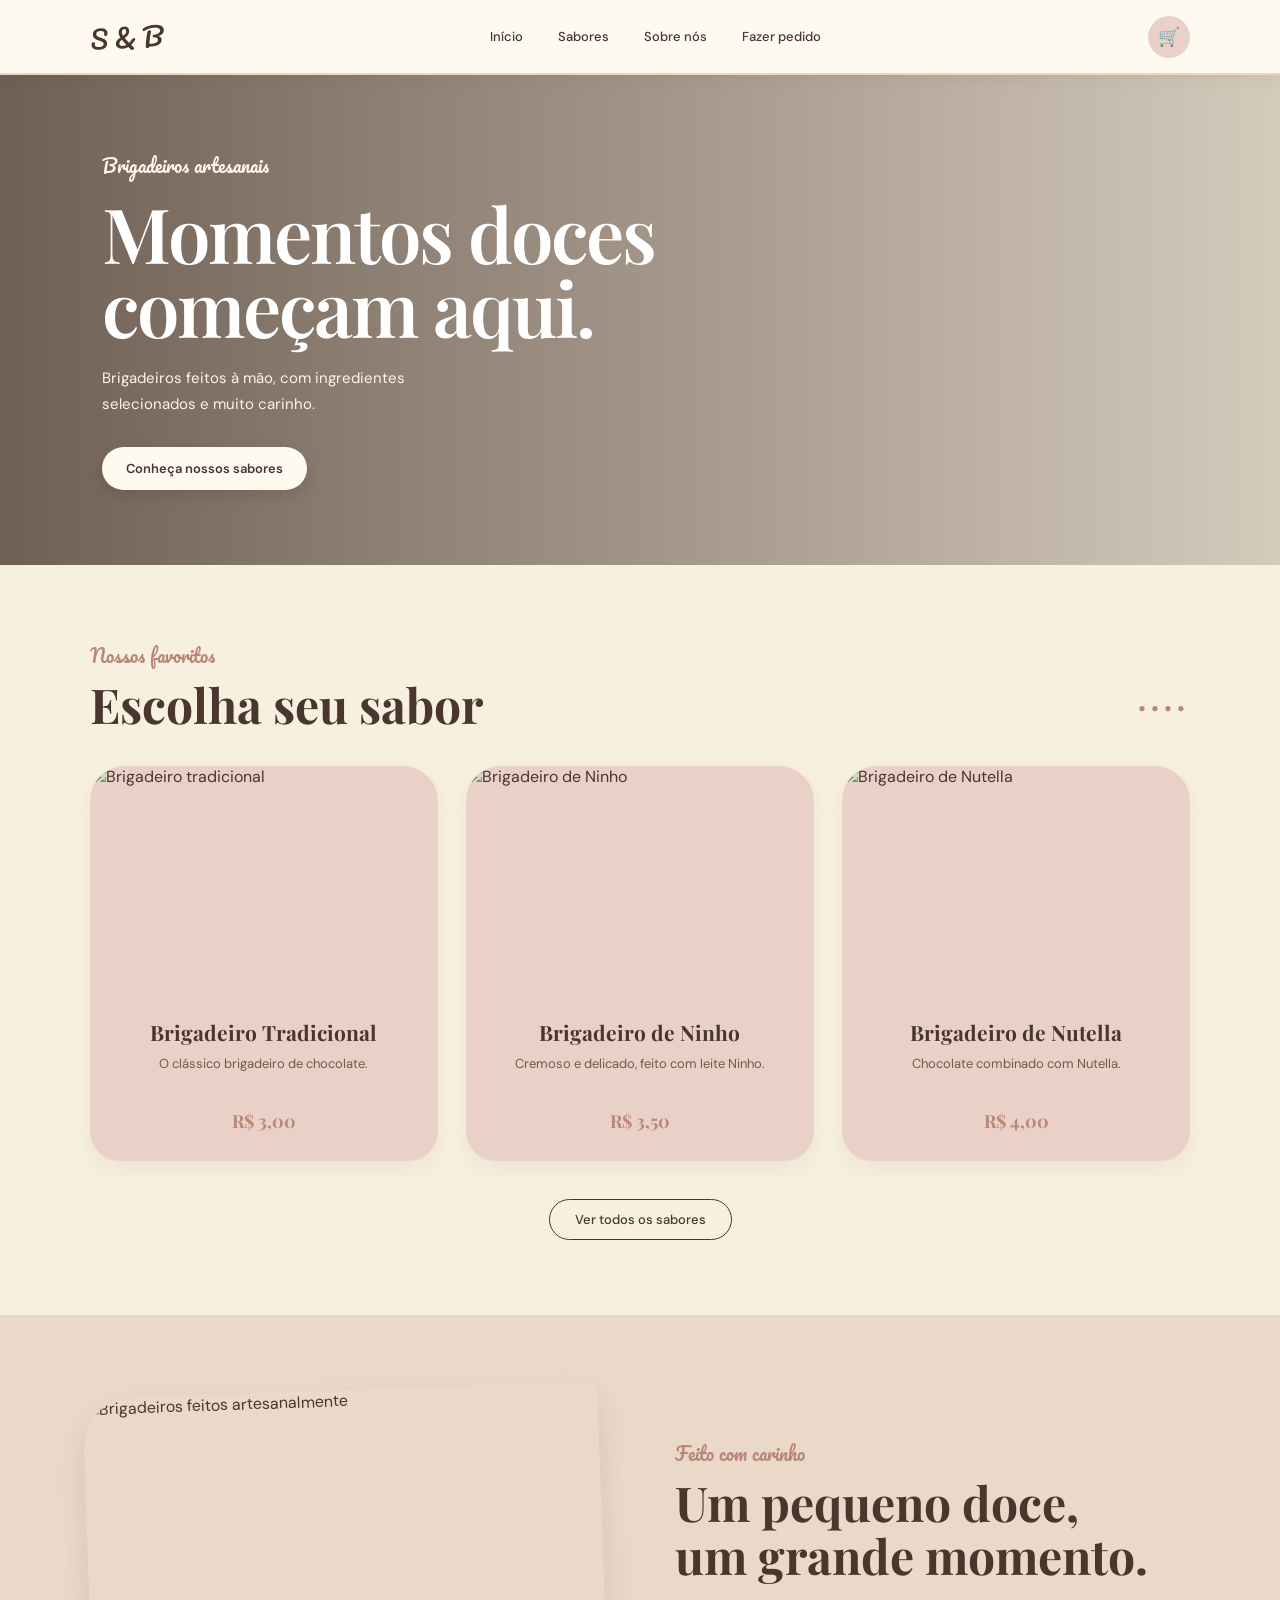
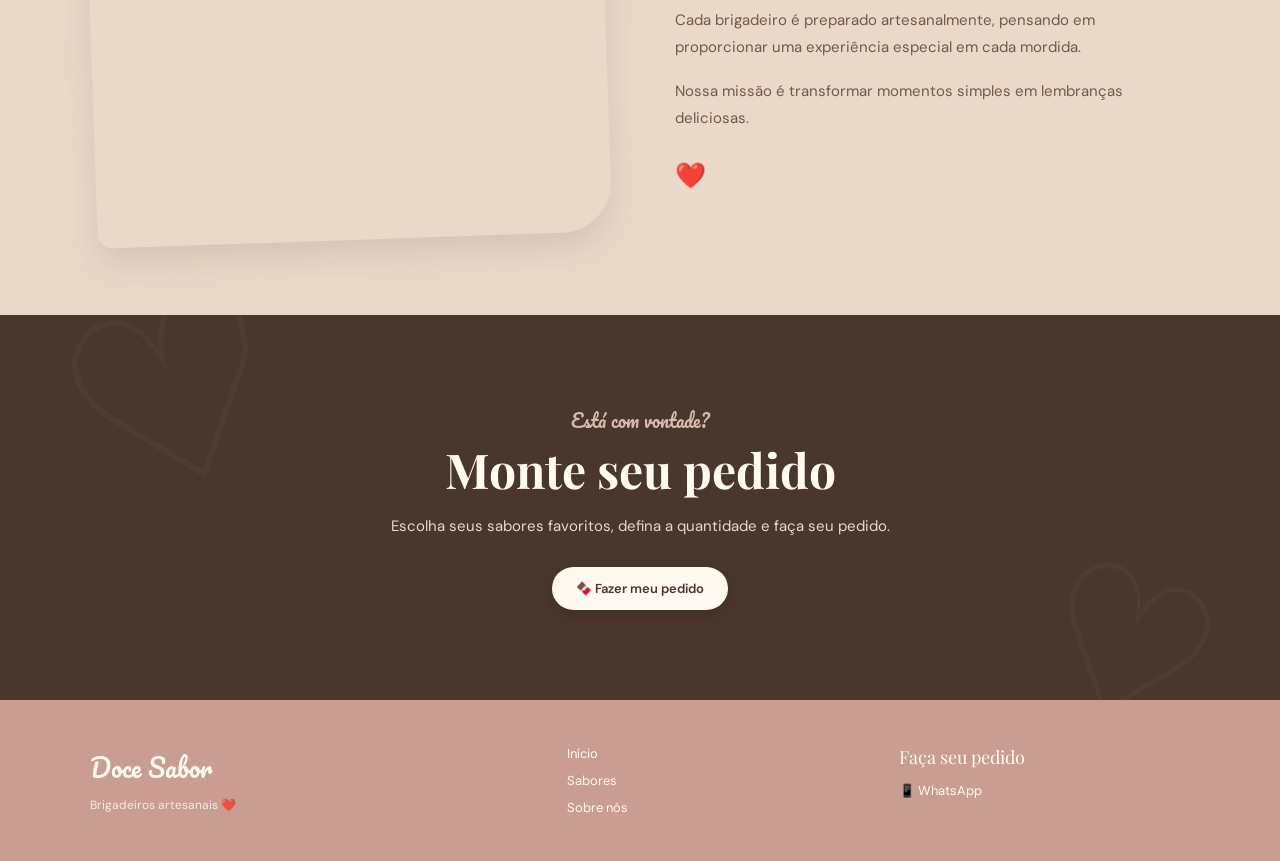
==== index.html @ 69eaa210 "Renomeia para index.html" ====
<!DOCTYPE html>
<html lang="pt-BR">
<head>
    <meta charset="UTF-8">
    <meta name="viewport" content="width=device-width, initial-scale=1.0">
    <title>S & B | Brigadeiros Artesanais</title>
    <!-- CSS -->
    <link rel="stylesheet" href="style.css">
</head>
<body>
    <!-- =================================
         CABEÇALHO
    ================================== -->
    <header class="header">
        <div class="logo">
            S & B
        </div>
        <nav class="menu">

            <a href="#inicio">Início</a>

            <a href="#sabores">Sabores</a>

            <a href="#sobre">Sobre nós</a>

            <a href="#pedido">Fazer pedido</a>

        </nav>
        <a href="#pedido" class="carrinho">
            🛒
        </a>
    </header>
    <!-- =================================
         CONTEÚDO PRINCIPAL
    ================================== -->
    <main>
        <!-- =================================
             HERO / BANNER PRINCIPAL
        ================================== -->
        <section id="inicio" class="hero">
            <div class="hero-text">
                <p class="pequeno-titulo">
                    Brigadeiros artesanais
                </p>
                <h1>
                    Momentos doces
                    <br>
                    começam aqui.
                </h1>
                <p class="hero-descricao">

                    Brigadeiros feitos à mão,
                    com ingredientes selecionados
                    e muito carinho.

                </p>
                <a href="#sabores" class="botao">
                    Conheça nossos sabores
                </a>
            </div>
            <div class="hero-imagem">
                <img
                    src="img/brigadeiros.jpg"
                    alt="Brigadeiros artesanais"
                >
            </div>
        </section>
        <!-- =================================
             SABORES EM DESTAQUE
        ================================== -->
        <section id="sabores" class="destaques">
            <div class="titulo-secao">
                <div>
                    <p class="subtitulo">
                        Nossos favoritos
                    </p>
                    <h2>
                        Escolha seu sabor
                    </h2>
                </div>
                <span class="decoracao">
                    ••••
                </span>
            </div>
            <div class="produtos">
                <!-- PRODUTO 1 -->
                <article class="produto">
                    <div class="produto-imagem">
                        <img
                            src="img/brigadeiro-tradicional.jpg"
                            alt="Brigadeiro tradicional"
                        >
                    </div>
                    <div class="produto-info">
                        <h3>
                            Brigadeiro Tradicional
                        </h3>
                        <p>
                            O clássico brigadeiro
                            de chocolate.
                        </p>
                        <strong>
                            R$ 3,00
                        </strong>
                    </div>
                </article>
                <!-- PRODUTO 2 -->
                <article class="produto">
                    <div class="produto-imagem">
                        <img
                            src="img/brigadeiro-ninho.jpg"
                            alt="Brigadeiro de Ninho"
                        >
                    </div>
                    <div class="produto-info">
                        <h3>
                            Brigadeiro de Ninho
                        </h3>
                        <p>
                            Cremoso e delicado,
                            feito com leite Ninho.
                        </p>
                        <strong>
                            R$ 3,50
                        </strong>
                    </div>
                </article>
                <!-- PRODUTO 3 -->
                <article class="produto">
                    <div class="produto-imagem">
                        <img
                            src="img/brigadeiro-nutella.jpg"
                            alt="Brigadeiro de Nutella"
                        >
                    </div>
                    <div class="produto-info">
                        <h3>
                            Brigadeiro de Nutella
                        </h3>
                        <p>
                            Chocolate combinado
                            com Nutella.
                        </p>
                        <strong>
                            R$ 4,00
                        </strong>
                    </div>
                </article>
            </div>
            <a href="#pedido" class="botao-secundario">

                Ver todos os sabores
            </a>
        </section>
        <!-- =================================
             SOBRE A LOJA
        ================================== -->
        <section id="sobre" class="sobre">
            <div class="sobre-imagem">
                <img
                    src="img/brigadeiro-sobre.jpg"
                    alt="Brigadeiros feitos artesanalmente"
                >
            </div>
            <div class="sobre-texto">
                <p class="subtitulo">
                    Feito com carinho
                </p>
                <h2>
                    Um pequeno doce,
                    <br>
                    um grande momento.
                </h2>
                <p>

                    Cada brigadeiro é preparado
                    artesanalmente, pensando em
                    proporcionar uma experiência
                    especial em cada mordida.

                </p>
                <p>

                    Nossa missão é transformar
                    momentos simples em lembranças
                    deliciosas.

                </p>
                <span class="coracao">
                    ❤️
                </span>
            </div>
        </section>
        <!-- =================================
             CHAMADA PARA PEDIDO
        ================================== -->
        <section id="pedido" class="pedido">
            <div class="pedido-conteudo">
                <p class="subtitulo">
                    Está com vontade?
                </p>
                <h2>
                    Monte seu pedido
                </h2>
                <p>
                    Escolha seus sabores favoritos,
                    defina a quantidade e faça seu pedido.

                </p>
                <a href="pedido.html" class="botao">

                    🍫 Fazer meu pedido
                </a>
            </div>
        </section>
    </main>
    <!-- =================================
         RODAPÉ
    ================================== -->
    <footer class="footer">
        <div class="footer-logo">
            Doce Sabor
            <p>
                Brigadeiros artesanais ❤️
            </p>
        </div>
        <div class="footer-links">
            <a href="#inicio">
                Início
            </a>
            <a href="#sabores">
                Sabores
            </a>
            <a href="#sobre">
                Sobre nós
            </a>
        </div>
        <div class="footer-contato">
            <p>
                Faça seu pedido
            </p>
            <a href="#">
                📱 WhatsApp
            </a>
        </div>
    </footer>
</body>
</html>
---- style.css ----
@charset "UTF-8";

/* =========================================
   FONTES
========================================= */

@import url('https://fonts.googleapis.com/css2?family=DM+Sans:wght@400;500;600&family=Playfair+Display:wght@500;600;700&family=Pacifico&display=swap');


/* =========================================
   RESET
========================================= */

* {
    margin: 0;
    padding: 0;
    box-sizing: border-box;
}

html {
    scroll-behavior: smooth;
}

body {
    background: #f7f0df;
    color: #49362d;
    font-family: "DM Sans", sans-serif;
}

a {
    text-decoration: none;
    color: inherit;
}


/* =========================================
   CORES
========================================= */

:root {
    --creme: #f7f0df;
    --creme-claro: #fffaf0;
    --marrom: #49362d;
    --marrom-claro: #73584b;
    --rosa: #d9b9ae;
    --rosa-claro: #ead1c8;
    --rosa-escuro: #b88778;
    --branco: #fffdf8;
}


/* =========================================
   CABEÇALHO
========================================= */

.header {
    width: 100%;
    height: 75px;

    padding: 0 7%;

    display: flex;
    align-items: center;
    justify-content: space-between;

    background: var(--creme-claro);

    position: relative;
    z-index: 10;

    border-bottom: 2px solid #e6d9c3;

    box-shadow: 0 3px 15px rgba(73, 54, 45, 0.08);
}


/* LOGO */

.logo {
    font-family: "Pacifico", cursive;
    font-size: 25px;
    color: var(--marrom);

    transform: rotate(-3deg);
}


/* MENU */

.menu {
    display: flex;
    align-items: center;
    gap: 35px;
}

.menu a {
    font-family: "DM Sans", sans-serif;

    font-size: 13px;
    font-weight: 500;

    color: var(--marrom);

    position: relative;

    transition: 0.3s ease;
}

.menu a::after {
    content: "";

    width: 0;
    height: 2px;

    background: var(--rosa-escuro);

    position: absolute;
    bottom: -6px;
    left: 50%;

    transform: translateX(-50%);

    transition: 0.3s ease;
}

.menu a:hover {
    color: var(--rosa-escuro);
}

.menu a:hover::after {
    width: 100%;
}


/* CARRINHO */

.carrinho {
    width: 42px;
    height: 42px;

    border-radius: 50%;

    display: flex;
    align-items: center;
    justify-content: center;

    background: var(--rosa-claro);

    font-size: 18px;

    transition: 0.3s ease;
}

.carrinho:hover {
    transform: scale(1.1) rotate(-5deg);
    background: var(--rosa);
}


/* =========================================
   HERO
========================================= */

.hero {
    min-height: 490px;

    display: flex;
    align-items: center;

    position: relative;

    overflow: hidden;

    background:
        linear-gradient(
            90deg,
            rgba(73, 54, 45, 0.78),
            rgba(73, 54, 45, 0.2)
        ),
        url("img/brigadeiros.jpg");

    background-size: cover;
    background-position: center;
}


/*
   Como a imagem já está sendo usada
   como fundo, escondemos a imagem
   duplicada do HTML.
*/

.hero-imagem {
    display: none;
}


/* TEXTO */

.hero-text {
    width: 55%;
    padding-left: 8%;

    color: white;

    position: relative;
    z-index: 2;
}

.pequeno-titulo {
    font-family: "Pacifico", cursive;

    font-size: 18px;

    margin-bottom: 15px;

    color: #fff5e8;
}

.hero h1 {
    font-family: "Playfair Display", serif;

    font-size: clamp(45px, 6vw, 76px);

    line-height: 0.98;

    font-weight: 600;

    margin-bottom: 22px;

    letter-spacing: -2px;
}

.hero-descricao {
    max-width: 390px;

    font-size: 15px;

    line-height: 1.7;

    margin-bottom: 30px;

    color: #fff4e8;
}


/* =========================================
   BOTÕES
========================================= */

.botao {
    display: inline-flex;
    align-items: center;
    justify-content: center;

    padding: 13px 24px;

    background: var(--creme-claro);

    color: var(--marrom);

    border-radius: 30px;

    font-size: 13px;
    font-weight: 600;

    box-shadow: 0 5px 15px rgba(0,0,0,0.12);

    transition: 0.3s ease;
}

.botao:hover {
    transform: translateY(-4px);

    background: white;

    box-shadow: 0 8px 20px rgba(0,0,0,0.18);
}


/* =========================================
   SEÇÕES
========================================= */

.destaques,
.sobre {
    padding: 75px 7%;
}


/* =========================================
   TÍTULOS
========================================= */

.titulo-secao {
    display: flex;
    align-items: end;
    justify-content: space-between;

    margin-bottom: 35px;
}

.subtitulo {
    font-family: "Pacifico", cursive;

    color: var(--rosa-escuro);

    font-size: 18px;

    margin-bottom: 7px;
}

.titulo-secao h2,
.sobre h2,
.pedido h2 {
    font-family: "Playfair Display", serif;

    font-size: clamp(32px, 4vw, 48px);

    color: var(--marrom);

    line-height: 1.1;
}

.decoracao {
    font-size: 22px;

    letter-spacing: 5px;

    color: var(--rosa-escuro);

    margin-bottom: 8px;
}


/* =========================================
   PRODUTOS
========================================= */

.produtos {
    display: grid;

    grid-template-columns: repeat(3, 1fr);

    gap: 28px;
}


/* CARD */

.produto {
    background: var(--rosa-claro);

    border-radius: 35px 35px 30px 30px;

    overflow: hidden;

    transition: 0.35s ease;

    box-shadow: 0 8px 20px rgba(73, 54, 45, 0.06);
}

.produto:hover {
    transform: translateY(-10px) rotate(-1deg);

    box-shadow: 0 15px 30px rgba(73, 54, 45, 0.13);
}


/* IMAGEM */

.produto-imagem {
    width: 100%;
    height: 230px;

    overflow: hidden;
}

.produto-imagem img {
    width: 100%;
    height: 100%;

    object-fit: cover;

    transition: 0.5s ease;
}

.produto:hover .produto-imagem img {
    transform: scale(1.07);
}


/* INFORMAÇÕES */

.produto-info {
    padding: 22px 25px 28px;

    text-align: center;
}

.produto-info h3 {
    font-family: "Playfair Display", serif;

    font-size: 21px;

    margin-bottom: 8px;

    color: var(--marrom);
}

.produto-info p {
    font-size: 13px;

    line-height: 1.5;

    color: var(--marrom-claro);

    min-height: 40px;

    margin-bottom: 15px;
}

.produto-info strong {
    display: inline-block;

    font-family: "Playfair Display", serif;

    font-size: 18px;

    color: var(--rosa-escuro);
}


/* BOTÃO SECUNDÁRIO */

.botao-secundario {
    display: table;

    margin: 38px auto 0;

    padding: 11px 25px;

    border: 1px solid var(--marrom);

    border-radius: 25px;

    font-size: 13px;
    font-weight: 500;

    transition: 0.3s ease;
}

.botao-secundario:hover {
    background: var(--marrom);

    color: white;

    transform: translateY(-3px);
}


/* =========================================
   SOBRE
========================================= */

.sobre {
    display: grid;

    grid-template-columns: 1fr 1fr;

    align-items: center;

    gap: 70px;

    background: #ead8c9;
}


/* IMAGEM */

.sobre-imagem {
    height: 450px;

    border-radius: 50px 15px 50px 15px;

    overflow: hidden;

    transform: rotate(-2deg);

    box-shadow: 0 15px 30px rgba(73,54,45,0.12);
}

.sobre-imagem img {
    width: 100%;
    height: 100%;

    object-fit: cover;
}


/* TEXTO */

.sobre-texto {
    max-width: 500px;
}

.sobre-texto h2 {
    margin-bottom: 25px;
}

.sobre-texto > p:not(.subtitulo) {
    font-size: 15px;

    line-height: 1.8;

    color: var(--marrom-claro);

    margin-bottom: 17px;
}

.coracao {
    display: inline-block;

    margin-top: 10px;

    font-size: 25px;

    animation: pulsar 2s infinite;
}


/* =========================================
   PEDIDO
========================================= */

.pedido {
    padding: 90px 7%;

    text-align: center;

    background: var(--marrom);

    position: relative;

    overflow: hidden;
}

.pedido::before {
    content: "♡";

    position: absolute;

    font-size: 250px;

    color: rgba(255,255,255,0.03);

    left: 5%;
    top: -80px;

    transform: rotate(-20deg);
}

.pedido::after {
    content: "♡";

    position: absolute;

    font-size: 200px;

    color: rgba(255,255,255,0.03);

    right: 5%;
    bottom: -80px;

    transform: rotate(20deg);
}

.pedido-conteudo {
    position: relative;
    z-index: 2;
}

.pedido .subtitulo {
    color: var(--rosa);
}

.pedido h2 {
    color: var(--creme-claro);

    margin-bottom: 18px;
}

.pedido p:not(.subtitulo) {
    max-width: 500px;

    margin: 0 auto 28px;

    line-height: 1.7;

    font-size: 15px;

    color: #e8d9cc;
}


/* =========================================
   RODAPÉ
========================================= */

.footer {
    padding: 45px 7%;

    display: grid;

    grid-template-columns: 1.5fr 1fr 1fr;

    gap: 40px;

    background: #c99d91;

    color: #fff9f1;
}


/* LOGO */

.footer-logo {
    font-family: "Pacifico", cursive;

    font-size: 25px;
}

.footer-logo p {
    font-family: "DM Sans", sans-serif;

    font-size: 12px;

    margin-top: 8px;

    opacity: 0.85;
}


/* LINKS */

.footer-links,
.footer-contato {
    display: flex;

    flex-direction: column;

    gap: 10px;
}

.footer-links a,
.footer-contato a {
    font-size: 13px;

    transition: 0.3s ease;
}

.footer-links a:hover,
.footer-contato a:hover {
    transform: translateX(5px);

    opacity: 0.7;
}

.footer-contato p {
    font-family: "Playfair Display", serif;

    font-size: 18px;

    margin-bottom: 3px;
}


/* =========================================
   ANIMAÇÕES
========================================= */

@keyframes pulsar {

    0% {
        transform: scale(1);
    }

    50% {
        transform: scale(1.15);
    }

    100% {
        transform: scale(1);
    }

}


/* =========================================
   RESPONSIVIDADE
========================================= */

@media (max-width: 900px) {

    .header {
        padding: 0 5%;
    }

    .menu {
        gap: 18px;
    }

    .menu a {
        font-size: 12px;
    }

    .hero-text {
        width: 65%;
        padding-left: 6%;
    }

    .produtos {
        grid-template-columns: repeat(2, 1fr);
    }

    .sobre {
        grid-template-columns: 1fr;

        gap: 45px;
    }

    .sobre-imagem {
        height: 400px;
    }

    .sobre-texto {
        max-width: 100%;
    }

}


@media (max-width: 650px) {

    /* HEADER */

    .header {
        height: auto;

        padding: 18px 5%;

        flex-wrap: wrap;

        gap: 15px;
    }

    .logo {
        font-size: 22px;
    }

    .menu {
        order: 3;

        width: 100%;

        justify-content: center;

        gap: 18px;

        overflow-x: auto;
    }

    .menu a {
        white-space: nowrap;
    }


    /* HERO */

    .hero {
        min-height: 580px;

        background-position: center;
    }

    .hero-text {
        width: 100%;

        padding: 60px 8%;
    }

    .hero h1 {
        font-size: 48px;
    }


    /* DESTAQUES */

    .destaques {
        padding: 60px 6%;
    }

    .titulo-secao {
        align-items: start;
    }

    .decoracao {
        display: none;
    }

    .produtos {
        grid-template-columns: 1fr;
    }

    .produto-imagem {
        height: 250px;
    }


    /* SOBRE */

    .sobre {
        padding: 60px 7%;
    }

    .sobre-imagem {
        height: 330px;
    }


    /* PEDIDO */

    .pedido {
        padding: 70px 7%;
    }


    /* FOOTER */

    .footer {
        grid-template-columns: 1fr;

        text-align: center;

        gap: 30px;
    }

    .footer-links,
    .footer-contato {
        align-items: center;
    }

}
/* =========================================
   PÁGINA DE PEDIDOS
========================================= */

.pagina-pedido {
    min-height: 100vh;

    padding: 70px 20px;

    background: var(--creme);
}


/* =========================================
   CONTAINER DO PEDIDO
========================================= */

.pedido-container {
    width: 100%;
    max-width: 750px;

    margin: 0 auto;

    padding: 45px;

    background: var(--creme-claro);

    border-radius: 35px;

    box-shadow:
        0 10px 30px rgba(73, 54, 45, 0.08);
}


/* =========================================
   TÍTULO
========================================= */

.pedido-titulo {
    text-align: center;

    margin-bottom: 45px;
}

.pedido-titulo h1 {
    font-family: "Playfair Display", serif;

    font-size: clamp(36px, 5vw, 52px);

    line-height: 1.1;

    color: var(--marrom);

    margin-bottom: 15px;
}

.pedido-titulo > p:last-child {
    max-width: 480px;

    margin: 0 auto;

    color: var(--marrom-claro);

    font-size: 14px;

    line-height: 1.7;
}


/* =========================================
   SEÇÕES DO FORMULÁRIO
========================================= */

.formulario-secao {
    margin-bottom: 35px;

    padding: 28px;

    background: #f9f2e5;

    border: 1px solid #eadcca;

    border-radius: 25px;
}

.formulario-secao h2 {
    font-family: "Playfair Display", serif;

    font-size: 25px;

    color: var(--marrom);

    margin-bottom: 22px;
}


/* =========================================
   CAMPOS
========================================= */

.campo {
    margin-bottom: 20px;
}

.campo:last-child {
    margin-bottom: 0;
}

.campo label {
    display: block;

    margin-bottom: 8px;

    font-size: 13px;

    font-weight: 600;

    color: var(--marrom);
}


/* INPUTS */

.campo input,
.campo select,
.campo textarea {
    width: 100%;

    padding: 13px 16px;

    border: 1px solid #ddcdb9;

    border-radius: 14px;

    background: var(--branco);

    color: var(--marrom);

    font-family: "DM Sans", sans-serif;

    font-size: 14px;

    outline: none;

    transition: 0.3s ease;
}


/* EFEITO AO CLICAR */

.campo input:focus,
.campo select:focus,
.campo textarea:focus {

    border-color: var(--rosa-escuro);

    box-shadow:
        0 0 0 3px rgba(184, 135, 120, 0.12);
}


/* PLACEHOLDER */

.campo input::placeholder,
.campo textarea::placeholder {

    color: #b7a79b;
}


/* TEXTAREA */

.campo textarea {

    resize: vertical;

    min-height: 120px;
}


/* =========================================
   INFORMAÇÃO DA CAIXINHA
========================================= */

.informacao-caixa {

    margin-top: 20px;

    padding: 15px 18px;

    background: var(--rosa-claro);

    border-radius: 15px;

    color: var(--marrom-claro);

    font-size: 13px;

    line-height: 1.6;
}

.informacao-caixa strong {

    color: var(--marrom);

}


/* =========================================
   CAIXINHAS
========================================= */

.caixas-container {

    display: flex;

    flex-direction: column;

    gap: 25px;

    margin-bottom: 35px;
}


/* =========================================
   UMA CAIXINHA
========================================= */

.caixa-pedido {

    padding: 30px;

    background: var(--rosa-claro);

    border-radius: 30px;

    border: 1px solid #dfc1b7;

    box-shadow:
        0 6px 18px rgba(73, 54, 45, 0.05);

    animation: aparecerCaixa 0.4s ease;
}


/* TÍTULO DA CAIXA */

.caixa-pedido h3 {

    font-family: "Playfair Display", serif;

    font-size: 25px;

    color: var(--marrom);

    margin-bottom: 5px;
}


/* DESCRIÇÃO */

.caixa-pedido > p {

    margin-bottom: 25px;

    font-size: 13px;

    color: var(--marrom-claro);

}


/* =========================================
   SELECT DOS SABORES
========================================= */

.caixa-pedido .campo {

    margin-bottom: 15px;
}

.caixa-pedido .campo:last-child {

    margin-bottom: 0;
}


/* =========================================
   RESUMO DO PEDIDO
========================================= */

.resumo-pedido {

    display: flex;

    justify-content: space-between;

    align-items: center;

    gap: 20px;

    padding: 25px;

    margin-bottom: 25px;

    background: var(--marrom);

    border-radius: 25px;

    color: white;
}


.resumo-pedido div {

    display: flex;

    flex-direction: column;

    gap: 5px;
}


.resumo-pedido span {

    font-size: 12px;

    color: #d9c8bb;
}


.resumo-pedido strong {

    font-family: "Playfair Display", serif;

    font-size: 23px;

    color: var(--creme-claro);
}


/* =========================================
   BOTÃO WHATSAPP
========================================= */

.botao-whatsapp {

    width: 100%;

    border: none;

    cursor: pointer;

    font-family: "DM Sans", sans-serif;

    font-size: 14px;
}


/* =========================================
   ANIMAÇÃO DAS CAIXINHAS
========================================= */

@keyframes aparecerCaixa {

    from {

        opacity: 0;

        transform:
            translateY(15px);

    }

    to {

        opacity: 1;

        transform:
            translateY(0);

    }

}


/* =========================================
   RESPONSIVIDADE — PEDIDOS
========================================= */

@media (max-width: 650px) {

    .pagina-pedido {

        padding: 40px 15px;

    }


    .pedido-container {

        padding: 28px 18px;

        border-radius: 25px;

    }


    .pedido-titulo {

        margin-bottom: 35px;

    }


    .pedido-titulo h1 {

        font-size: 38px;

    }


    .formulario-secao {

        padding: 20px;

        border-radius: 20px;

    }


    .caixa-pedido {

        padding: 22px;

        border-radius: 23px;

    }


    .caixa-pedido h3 {

        font-size: 22px;

    }


    .resumo-pedido {

        padding: 20px;

        border-radius: 20px;

    }


    .resumo-pedido strong {

        font-size: 20px;

    }

}
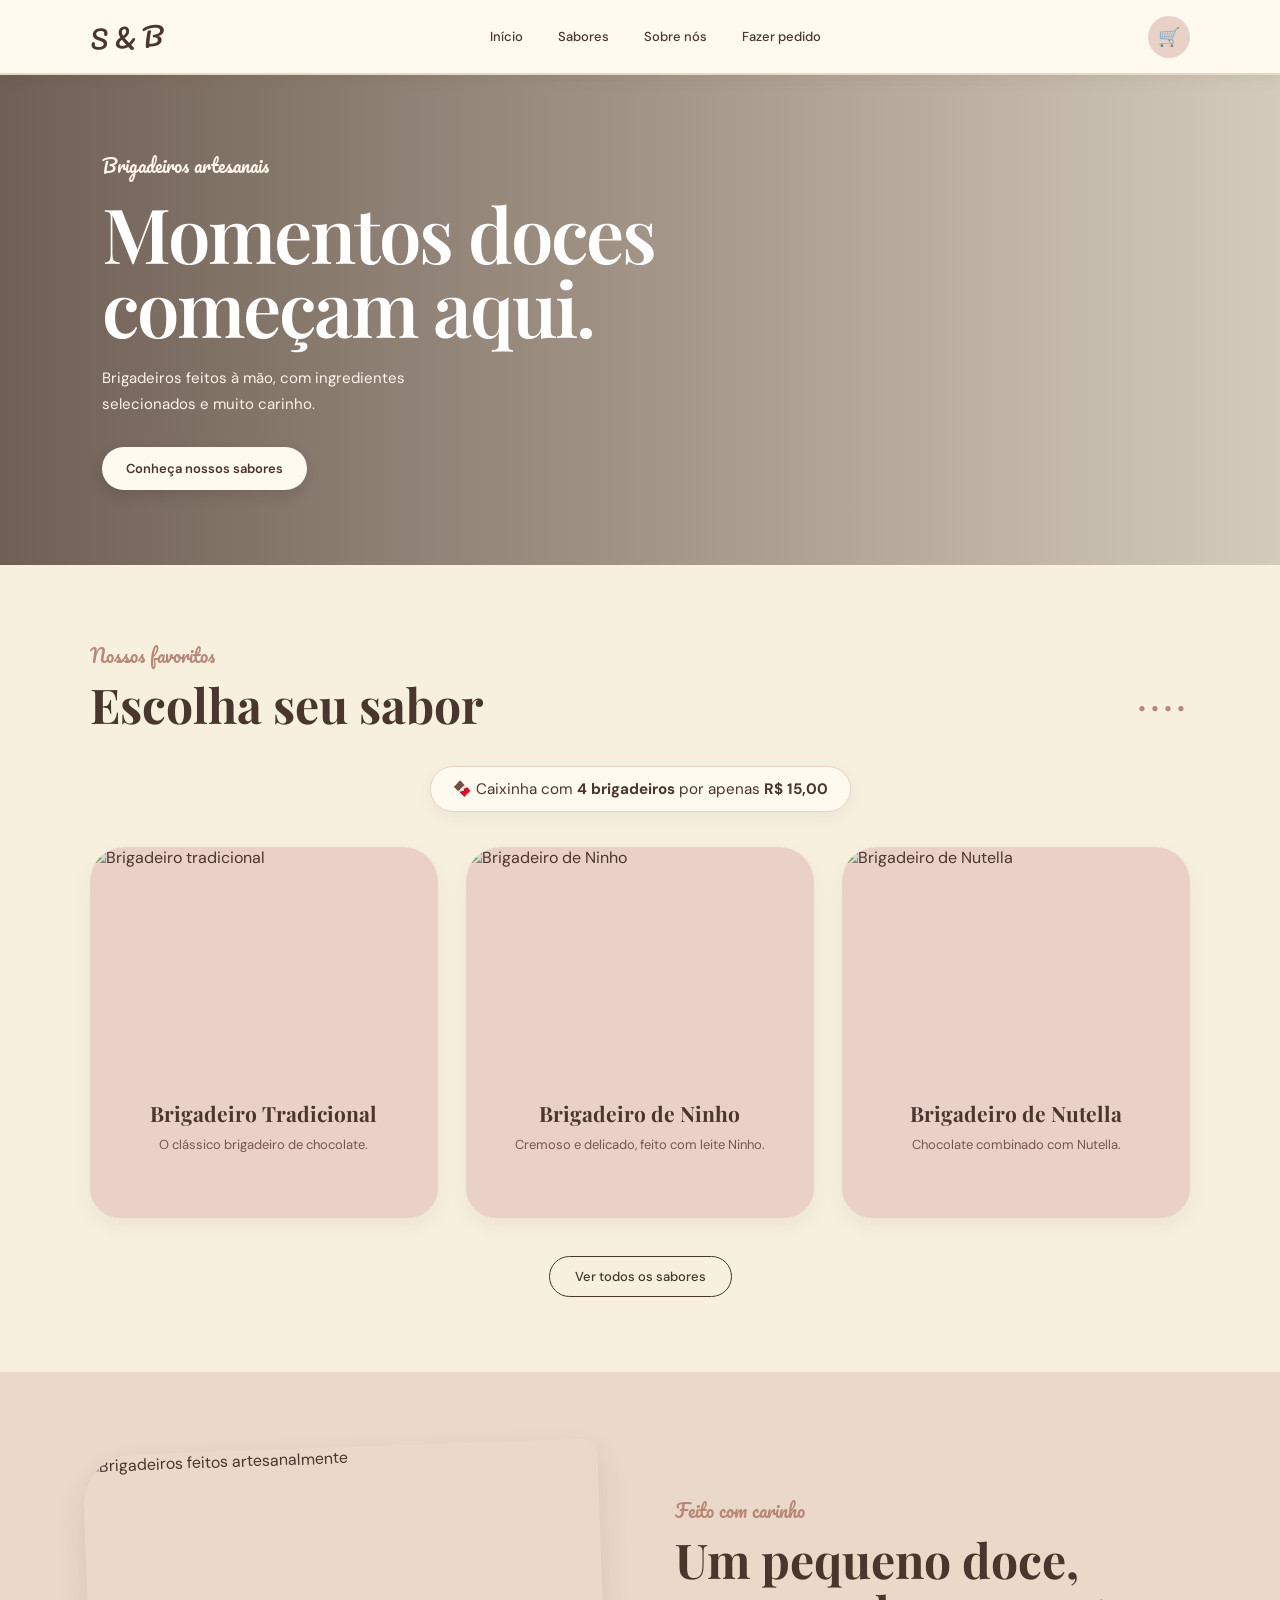
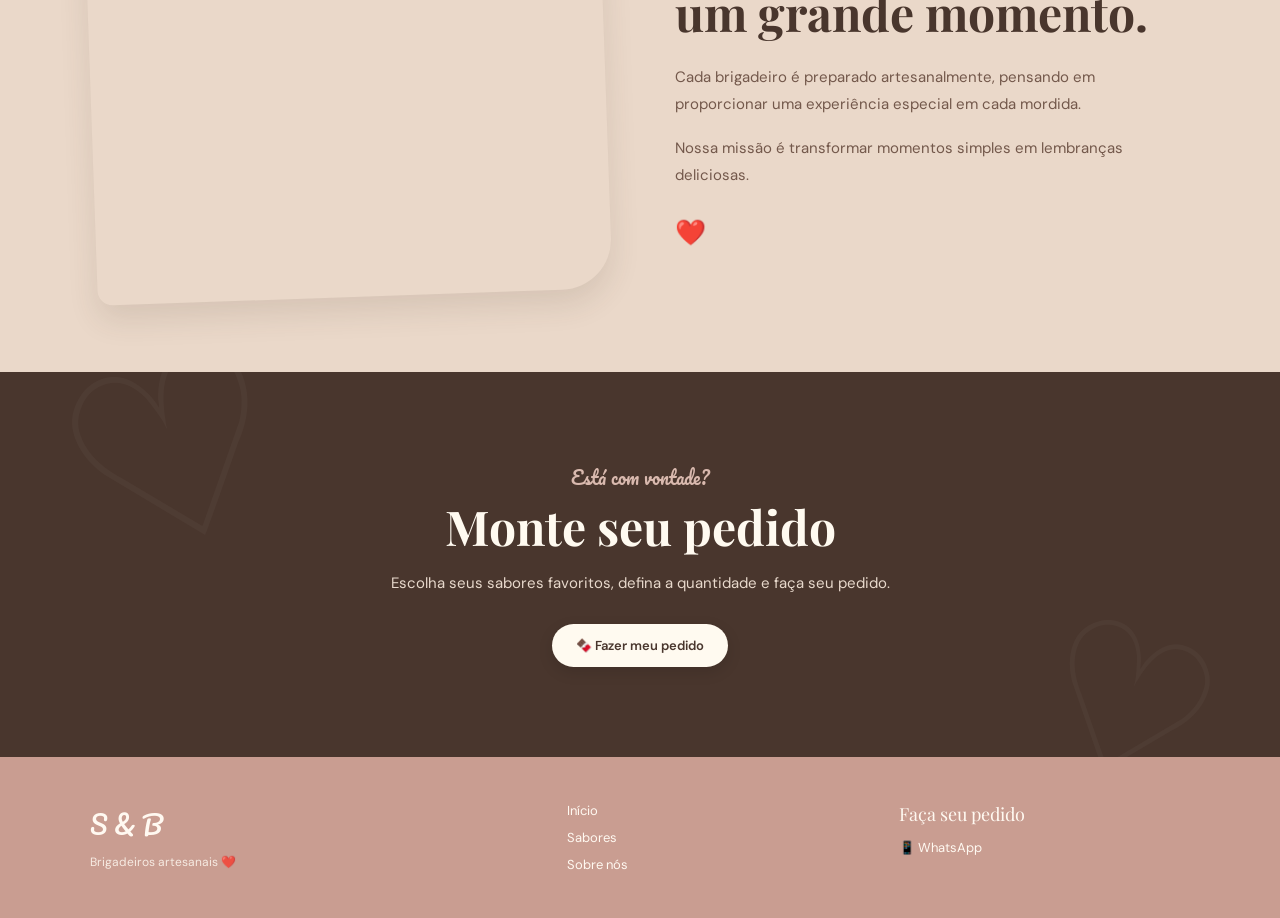
==== commit 556fb714: "Trocando nome da logo" ====
--- a/index.html
+++ b/index.html
@@ -69,89 +69,138 @@
              SABORES EM DESTAQUE
         ================================== -->
         <section id="sabores" class="destaques">
-            <div class="titulo-secao">
-                <div>
-                    <p class="subtitulo">
-                        Nossos favoritos
-                    </p>
-                    <h2>
-                        Escolha seu sabor
-                    </h2>
-                </div>
-                <span class="decoracao">
-                    ••••
-                </span>
-            </div>
-            <div class="produtos">
-                <!-- PRODUTO 1 -->
-                <article class="produto">
-                    <div class="produto-imagem">
-                        <img
-                            src="img/brigadeiro-tradicional.jpg"
-                            alt="Brigadeiro tradicional"
-                        >
-                    </div>
-                    <div class="produto-info">
-                        <h3>
-                            Brigadeiro Tradicional
-                        </h3>
-                        <p>
-                            O clássico brigadeiro
-                            de chocolate.
-                        </p>
-                        <strong>
-                            R$ 3,00
-                        </strong>
-                    </div>
-                </article>
-                <!-- PRODUTO 2 -->
-                <article class="produto">
-                    <div class="produto-imagem">
-                        <img
-                            src="img/brigadeiro-ninho.jpg"
-                            alt="Brigadeiro de Ninho"
-                        >
-                    </div>
-                    <div class="produto-info">
-                        <h3>
-                            Brigadeiro de Ninho
-                        </h3>
-                        <p>
-                            Cremoso e delicado,
-                            feito com leite Ninho.
-                        </p>
-                        <strong>
-                            R$ 3,50
-                        </strong>
-                    </div>
-                </article>
-                <!-- PRODUTO 3 -->
-                <article class="produto">
-                    <div class="produto-imagem">
-                        <img
-                            src="img/brigadeiro-nutella.jpg"
-                            alt="Brigadeiro de Nutella"
-                        >
-                    </div>
-                    <div class="produto-info">
-                        <h3>
-                            Brigadeiro de Nutella
-                        </h3>
-                        <p>
-                            Chocolate combinado
-                            com Nutella.
-                        </p>
-                        <strong>
-                            R$ 4,00
-                        </strong>
-                    </div>
-                </article>
-            </div>
-            <a href="#pedido" class="botao-secundario">
-
-                Ver todos os sabores
-            </a>
-        </section>
+
+    <div class="titulo-secao">
+
+        <div>
+
+            <p class="subtitulo">
+                Nossos favoritos
+            </p>
+
+            <h2>
+                Escolha seu sabor
+            </h2>
+
+        </div>
+
+        <span class="decoracao">
+            ••••
+        </span>
+
+    </div>
+
+
+    <!-- INFORMAÇÃO SOBRE A CAIXINHA -->
+
+    <div class="informacao-sabores">
+
+        🍫 Caixinha com
+        <strong>4 brigadeiros</strong>
+        por apenas
+        <strong>R$ 15,00</strong>
+
+    </div>
+
+
+    <div class="produtos">
+
+        <!-- PRODUTO 1 -->
+
+        <article class="produto">
+
+            <div class="produto-imagem">
+
+                <img
+                    src="img/brigadeiro-tradicional.jpg"
+                    alt="Brigadeiro tradicional"
+                >
+
+            </div>
+
+            <div class="produto-info">
+
+                <h3>
+                    Brigadeiro Tradicional
+                </h3>
+
+                <p>
+                    O clássico brigadeiro
+                    de chocolate.
+                </p>
+
+            </div>
+
+        </article>
+
+
+        <!-- PRODUTO 2 -->
+
+        <article class="produto">
+
+            <div class="produto-imagem">
+
+                <img
+                    src="img/brigadeiro-ninho.jpg"
+                    alt="Brigadeiro de Ninho"
+                >
+
+            </div>
+
+            <div class="produto-info">
+
+                <h3>
+                    Brigadeiro de Ninho
+                </h3>
+
+                <p>
+                    Cremoso e delicado,
+                    feito com leite Ninho.
+                </p>
+
+            </div>
+
+        </article>
+
+
+        <!-- PRODUTO 3 -->
+
+        <article class="produto">
+
+            <div class="produto-imagem">
+
+                <img
+                    src="img/brigadeiro-nutella.jpg"
+                    alt="Brigadeiro de Nutella"
+                >
+
+            </div>
+
+            <div class="produto-info">
+
+                <h3>
+                    Brigadeiro de Nutella
+                </h3>
+
+                <p>
+                    Chocolate combinado
+                    com Nutella.
+                </p>
+
+            </div>
+
+        </article>
+
+    </div>
+
+
+    <a href="pedido.html" class="botao-secundario">
+
+        Ver todos os sabores
+
+    </a>
+
+</section>
         <!-- =================================
              SOBRE A LOJA
         ================================== -->
@@ -219,7 +268,7 @@
     ================================== -->
     <footer class="footer">
         <div class="footer-logo">
-            Doce Sabor
+            S & B
             <p>
                 Brigadeiros artesanais ❤️
             </p>
--- a/style.css
+++ b/style.css
@@ -1313,4 +1313,28 @@
 
     }
 
+}
+
+.informacao-sabores {
+
+    width: fit-content;
+
+    margin: 0 auto 35px;
+
+    padding: 12px 22px;
+
+    background-color: var(--creme-claro);
+
+    border: 1px solid var(--rosa-claro);
+
+    border-radius: 30px;
+
+    color: var(--marrom);
+
+    font-size: 0.95rem;
+
+    text-align: center;
+
+    box-shadow: 0 5px 15px rgba(73, 54, 45, 0.06);
+
 }
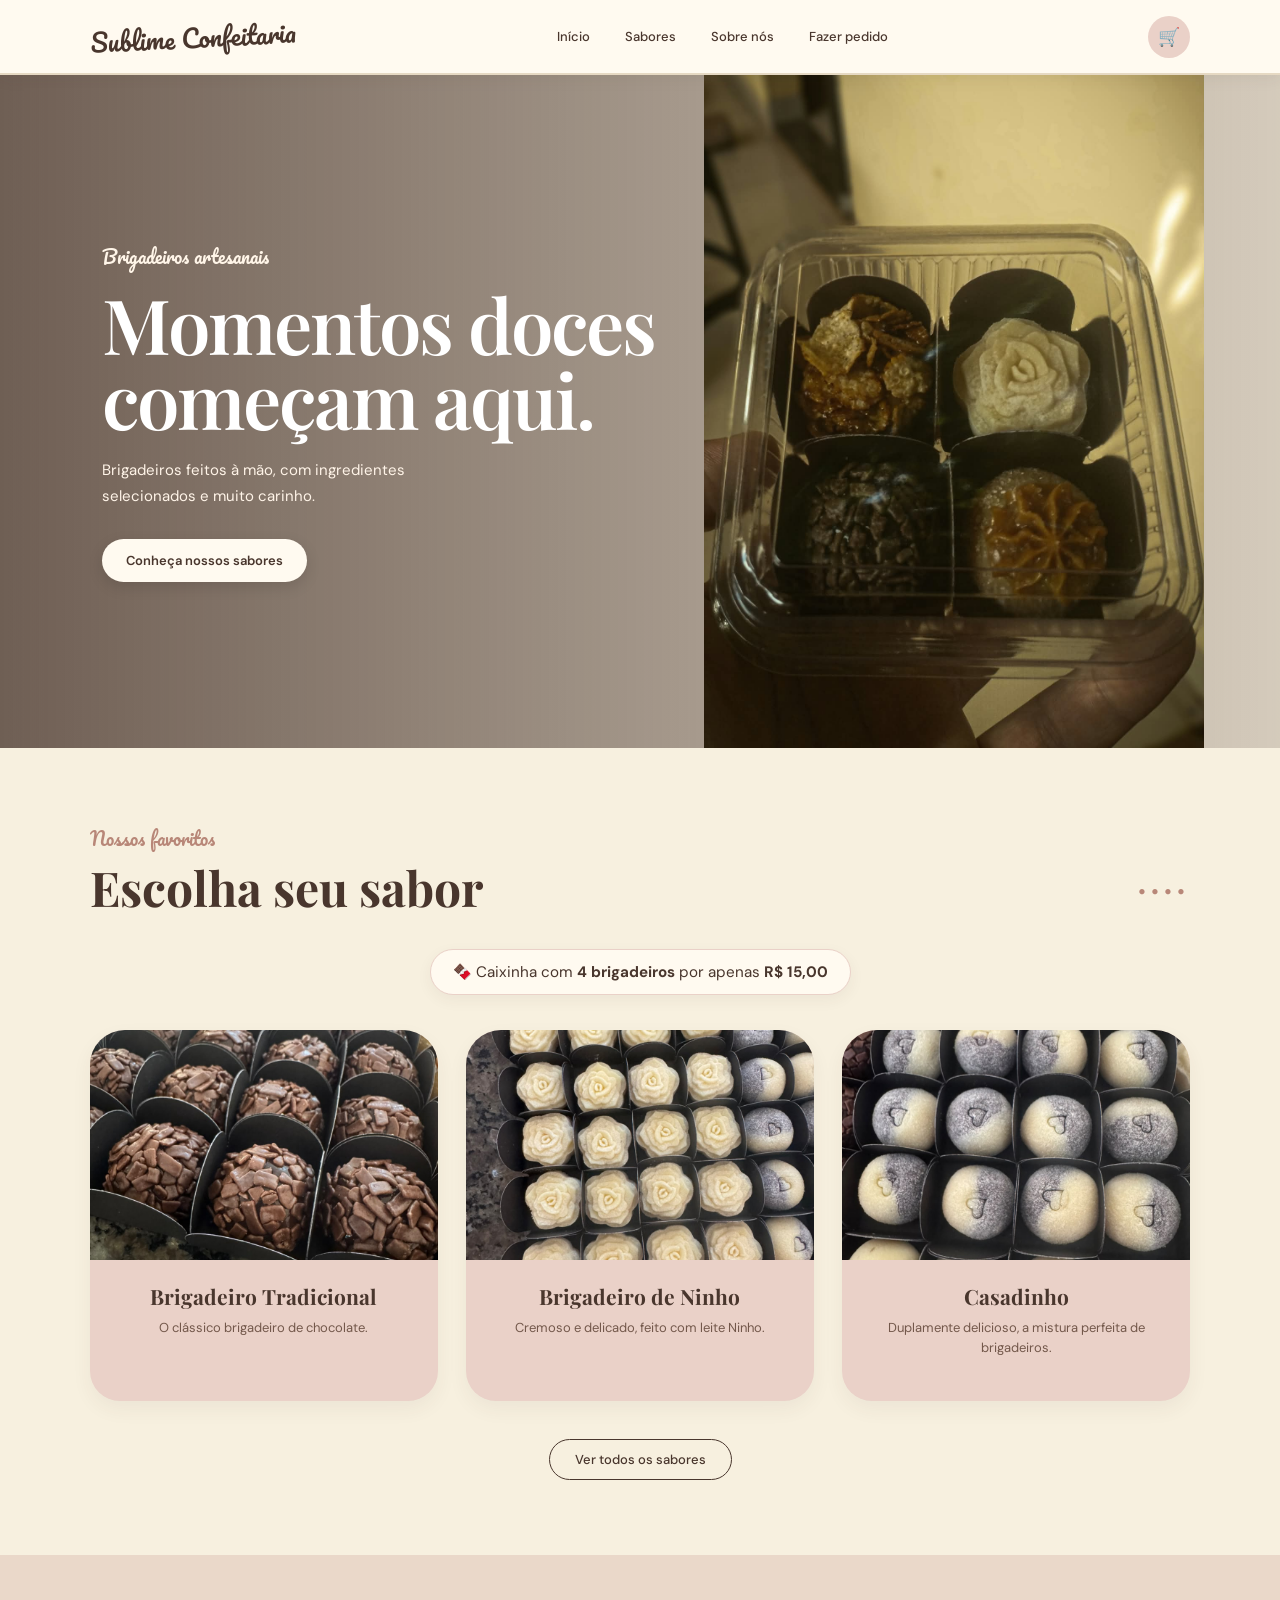
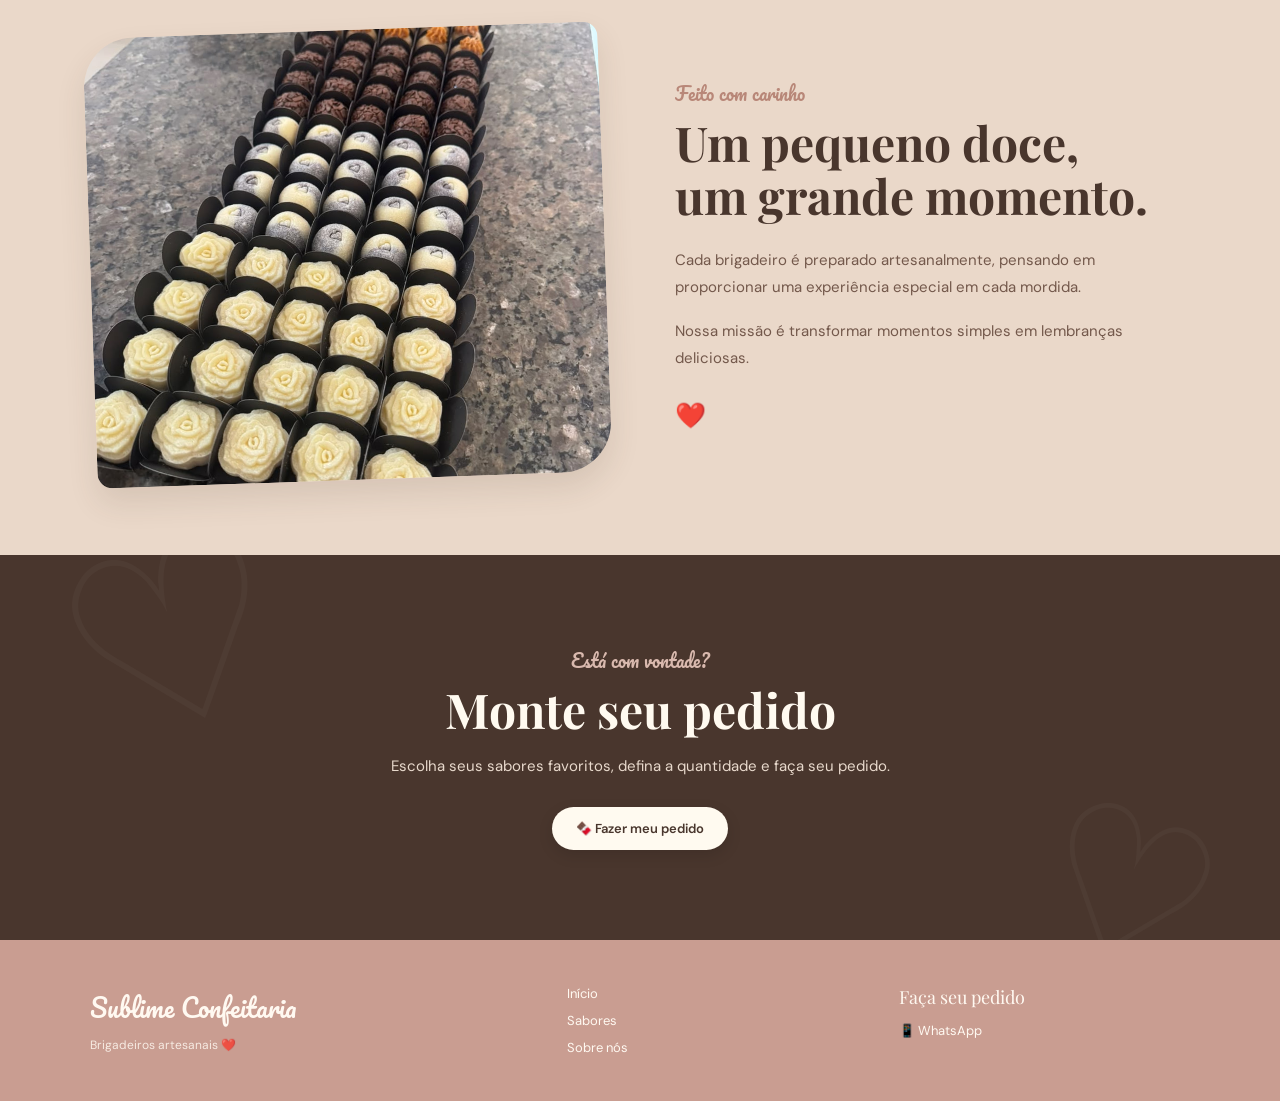
==== commit 2929565e: "imagens" ====
--- a/index.html
+++ b/index.html
@@ -3,18 +3,25 @@
 <head>
     <meta charset="UTF-8">
     <meta name="viewport" content="width=device-width, initial-scale=1.0">
-    <title>S & B | Brigadeiros Artesanais</title>
+
+    <title>Sublime Confeitaria | Brigadeiros Artesanais</title>
+
     <!-- CSS -->
     <link rel="stylesheet" href="style.css">
 </head>
+
 <body>
+
     <!-- =================================
          CABEÇALHO
     ================================== -->
+
     <header class="header">
+
         <div class="logo">
-            S & B
+            Sublime Confeitaria
         </div>
+
         <nav class="menu">
 
             <a href="#inicio">Início</a>
@@ -26,27 +33,39 @@
             <a href="#pedido">Fazer pedido</a>
 
         </nav>
+
         <a href="#pedido" class="carrinho">
             🛒
         </a>
+
     </header>
+
+
     <!-- =================================
          CONTEÚDO PRINCIPAL
     ================================== -->
+
     <main>
+
+
         <!-- =================================
              HERO / BANNER PRINCIPAL
         ================================== -->
+
         <section id="inicio" class="hero">
+
             <div class="hero-text">
+
                 <p class="pequeno-titulo">
                     Brigadeiros artesanais
                 </p>
+
                 <h1>
                     Momentos doces
                     <br>
                     começam aqui.
                 </h1>
+
                 <p class="hero-descricao">
 
                     Brigadeiros feitos à mão,
@@ -54,172 +73,188 @@
                     e muito carinho.
 
                 </p>
+
                 <a href="#sabores" class="botao">
                     Conheça nossos sabores
                 </a>
-            </div>
+
+            </div>
+
+
             <div class="hero-imagem">
-                <img
-                    src="img/brigadeiros.jpg"
-                    alt="Brigadeiros artesanais"
-                >
-            </div>
+
+                <img src="img/caixinha.jpeg" alt="caixinha de brigadeiros">
+
+            </div>
+
         </section>
+
+
         <!-- =================================
              SABORES EM DESTAQUE
         ================================== -->
+
         <section id="sabores" class="destaques">
 
-    <div class="titulo-secao">
-
-        <div>
-
-            <p class="subtitulo">
-                Nossos favoritos
-            </p>
-
-            <h2>
-                Escolha seu sabor
-            </h2>
-
-        </div>
-
-        <span class="decoracao">
-            ••••
-        </span>
-
-    </div>
-
-
-    <!-- INFORMAÇÃO SOBRE A CAIXINHA -->
-
-    <div class="informacao-sabores">
-
-        🍫 Caixinha com
-        <strong>4 brigadeiros</strong>
-        por apenas
-        <strong>R$ 15,00</strong>
-
-    </div>
-
-
-    <div class="produtos">
-
-        <!-- PRODUTO 1 -->
-
-        <article class="produto">
-
-            <div class="produto-imagem">
-
-                <img
-                    src="img/brigadeiro-tradicional.jpg"
-                    alt="Brigadeiro tradicional"
-                >
-
-            </div>
-
-            <div class="produto-info">
-
-                <h3>
-                    Brigadeiro Tradicional
-                </h3>
-
-                <p>
-                    O clássico brigadeiro
-                    de chocolate.
-                </p>
-
-            </div>
-
-        </article>
-
-
-        <!-- PRODUTO 2 -->
-
-        <article class="produto">
-
-            <div class="produto-imagem">
-
-                <img
-                    src="img/brigadeiro-ninho.jpg"
-                    alt="Brigadeiro de Ninho"
-                >
-
-            </div>
-
-            <div class="produto-info">
-
-                <h3>
-                    Brigadeiro de Ninho
-                </h3>
-
-                <p>
-                    Cremoso e delicado,
-                    feito com leite Ninho.
-                </p>
-
-            </div>
-
-        </article>
-
-
-        <!-- PRODUTO 3 -->
-
-        <article class="produto">
-
-            <div class="produto-imagem">
-
-                <img
-                    src="img/brigadeiro-nutella.jpg"
-                    alt="Brigadeiro de Nutella"
-                >
-
-            </div>
-
-            <div class="produto-info">
-
-                <h3>
-                    Brigadeiro de Nutella
-                </h3>
-
-                <p>
-                    Chocolate combinado
-                    com Nutella.
-                </p>
-
-            </div>
-
-        </article>
-
-    </div>
-
-
-    <a href="pedido.html" class="botao-secundario">
-
-        Ver todos os sabores
-
-    </a>
-
-</section>
+            <div class="titulo-secao">
+
+                <div>
+
+                    <p class="subtitulo">
+                        Nossos favoritos
+                    </p>
+
+                    <h2>
+                        Escolha seu sabor
+                    </h2>
+
+                </div>
+
+                <span class="decoracao">
+                    ••••
+                </span>
+
+            </div>
+
+
+            <!-- INFORMAÇÃO SOBRE A CAIXINHA -->
+
+            <div class="informacao-sabores">
+
+                🍫 Caixinha com
+                <strong>4 brigadeiros</strong>
+                por apenas
+                <strong>R$ 15,00</strong>
+
+            </div>
+
+
+            <div class="produtos">
+
+
+                <!-- PRODUTO 1 -->
+
+                <article class="produto">
+
+                    <div class="produto-imagem">
+
+                        <img
+                            src="img/brigadeiro-tradicional.jpeg"
+                            alt="Brigadeiro tradicional"
+                        >
+
+                    </div>
+
+                    <div class="produto-info">
+
+                        <h3>
+                            Brigadeiro Tradicional
+                        </h3>
+
+                        <p>
+                            O clássico brigadeiro
+                            de chocolate.
+                        </p>
+
+                    </div>
+
+                </article>
+
+
+                <!-- PRODUTO 2 -->
+
+                <article class="produto">
+
+                    <div class="produto-imagem">
+
+                        <img
+                            src="img/brigadeiro-ninho.jpeg"
+                            alt="Brigadeiro de Ninho"
+                        >
+
+                    </div>
+
+                    <div class="produto-info">
+
+                        <h3>
+                            Brigadeiro de Ninho
+                        </h3>
+
+                        <p>
+                            Cremoso e delicado,
+                            feito com leite Ninho.
+                        </p>
+
+                    </div>
+
+                </article>
+
+
+                <!-- PRODUTO 3 -->
+
+                <article class="produto">
+
+                    <div class="produto-imagem">
+
+                        <img
+                            src="img/brigadeiro-nutella.jpeg"
+                            alt="Brigadeiro de Nutella"
+                        >
+
+                    </div>
+
+                    <div class="produto-info">
+
+                        <h3>
+                            Casadinho
+                        </h3>
+
+                        <p>
+                            Duplamente delicioso, a mistura perfeita de brigadeiros.
+                        </p>
+
+                    </div>
+
+                </article>
+
+            </div>
+
+
+            <a href="pedido.html" class="botao-secundario">
+                Ver todos os sabores
+            </a>
+
+        </section>
+
+
         <!-- =================================
              SOBRE A LOJA
         ================================== -->
+
         <section id="sobre" class="sobre">
+
             <div class="sobre-imagem">
+
                 <img
-                    src="img/brigadeiro-sobre.jpg"
+                    src="img/brigadeiros.jpeg"
                     alt="Brigadeiros feitos artesanalmente"
                 >
-            </div>
+
+            </div>
+
+
             <div class="sobre-texto">
+
                 <p class="subtitulo">
                     Feito com carinho
                 </p>
+
                 <h2>
                     Um pequeno doce,
                     <br>
                     um grande momento.
                 </h2>
+
                 <p>
 
                     Cada brigadeiro é preparado
@@ -228,6 +263,7 @@
                     especial em cada mordida.
 
                 </p>
+
                 <p>
 
                     Nossa missão é transformar
@@ -235,63 +271,97 @@
                     deliciosas.
 
                 </p>
+
                 <span class="coracao">
                     ❤️
                 </span>
-            </div>
+
+            </div>
+
         </section>
+
+
         <!-- =================================
              CHAMADA PARA PEDIDO
         ================================== -->
+
         <section id="pedido" class="pedido">
+
             <div class="pedido-conteudo">
+
                 <p class="subtitulo">
                     Está com vontade?
                 </p>
+
                 <h2>
                     Monte seu pedido
                 </h2>
+
                 <p>
+
                     Escolha seus sabores favoritos,
                     defina a quantidade e faça seu pedido.
 
                 </p>
+
                 <a href="pedido.html" class="botao">
-
                     🍫 Fazer meu pedido
                 </a>
-            </div>
+
+            </div>
+
         </section>
+
     </main>
+
+
     <!-- =================================
          RODAPÉ
     ================================== -->
+
     <footer class="footer">
+
         <div class="footer-logo">
-            S & B
+
+            Sublime Confeitaria
+
             <p>
                 Brigadeiros artesanais ❤️
             </p>
+
         </div>
+
+
         <div class="footer-links">
+
             <a href="#inicio">
                 Início
             </a>
+
             <a href="#sabores">
                 Sabores
             </a>
+
             <a href="#sobre">
                 Sobre nós
             </a>
+
         </div>
+
+
         <div class="footer-contato">
+
             <p>
                 Faça seu pedido
             </p>
+
             <a href="#">
                 📱 WhatsApp
             </a>
+
         </div>
+
     </footer>
+
 </body>
 </html>
--- a/style.css
+++ b/style.css
@@ -184,14 +184,15 @@
 }
 
 
-/*
-   Como a imagem já está sendo usada
-   como fundo, escondemos a imagem
-   duplicada do HTML.
-*/
-
 .hero-imagem {
-    display: none;
+    display: block;
+}
+
+.hero-imagem img {
+    width: 100%;
+    max-width: 500px;
+    height: auto;
+    display: block;
 }
 
 
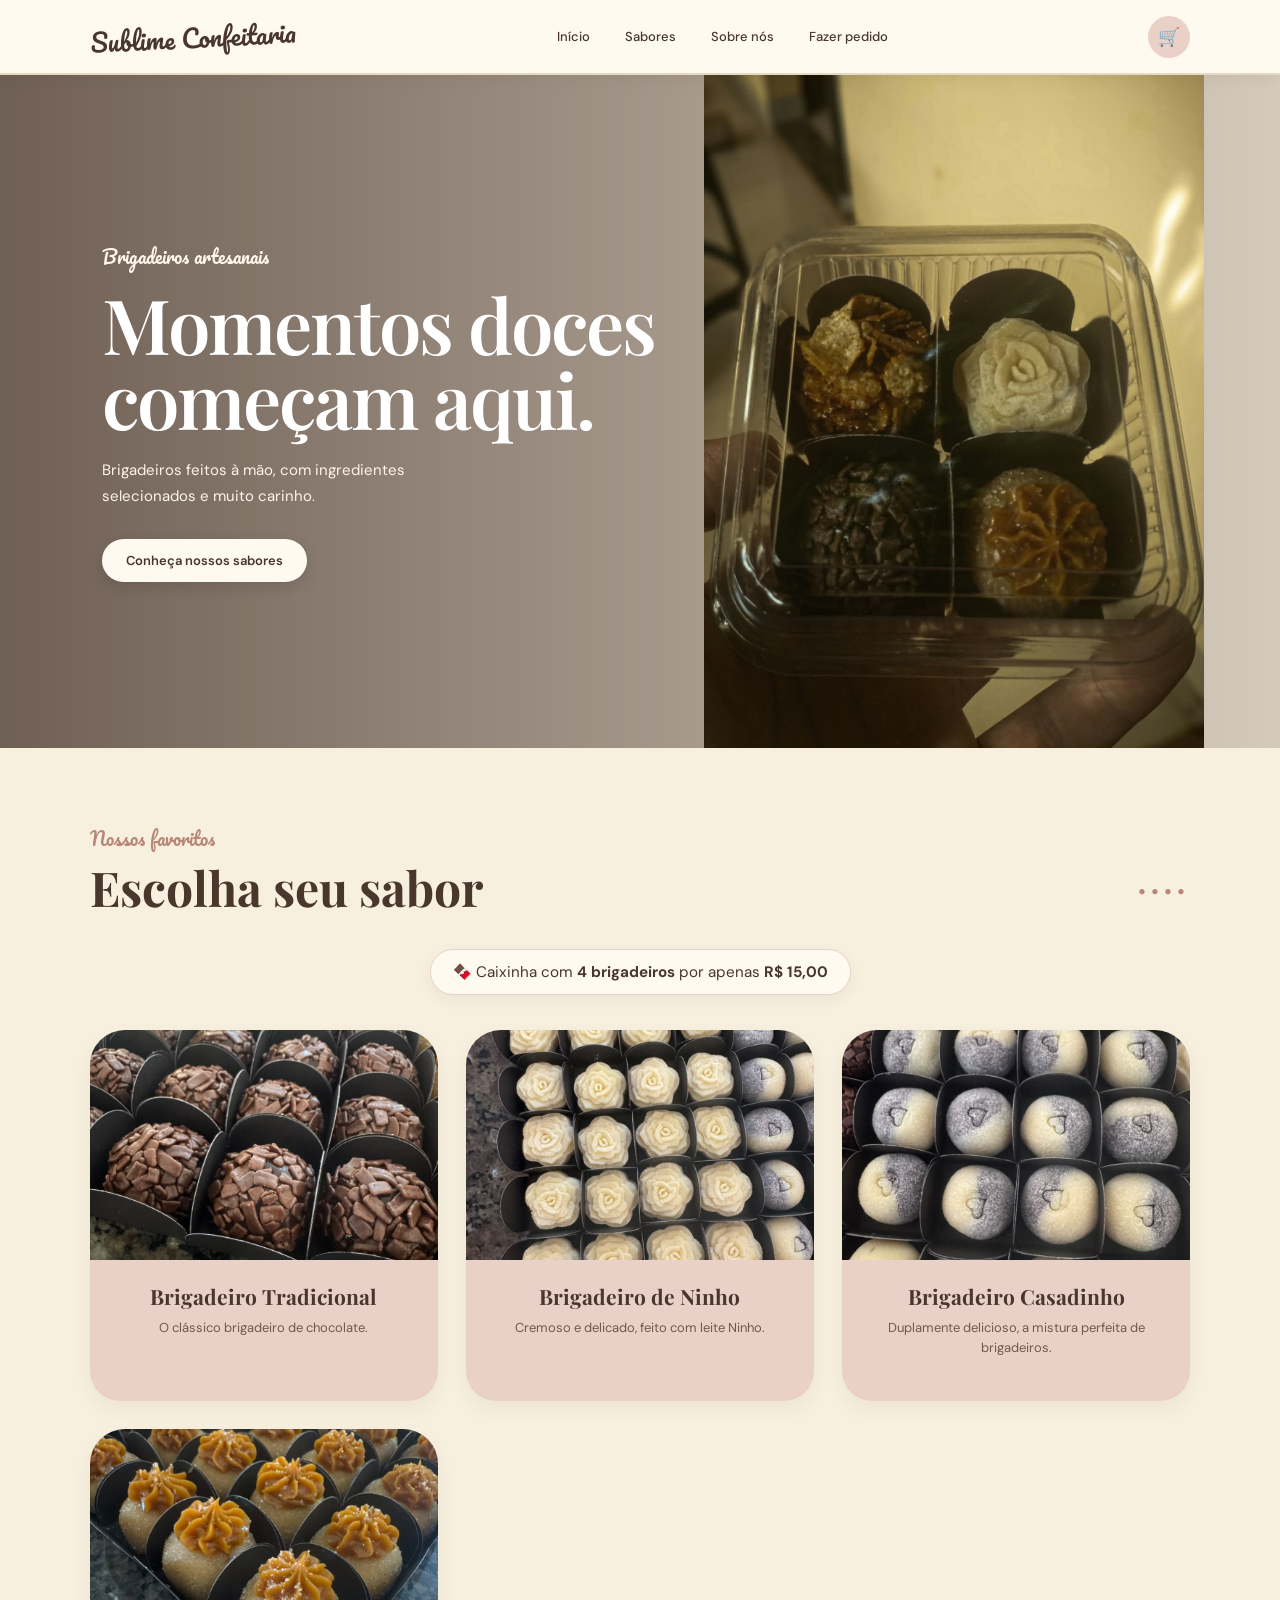
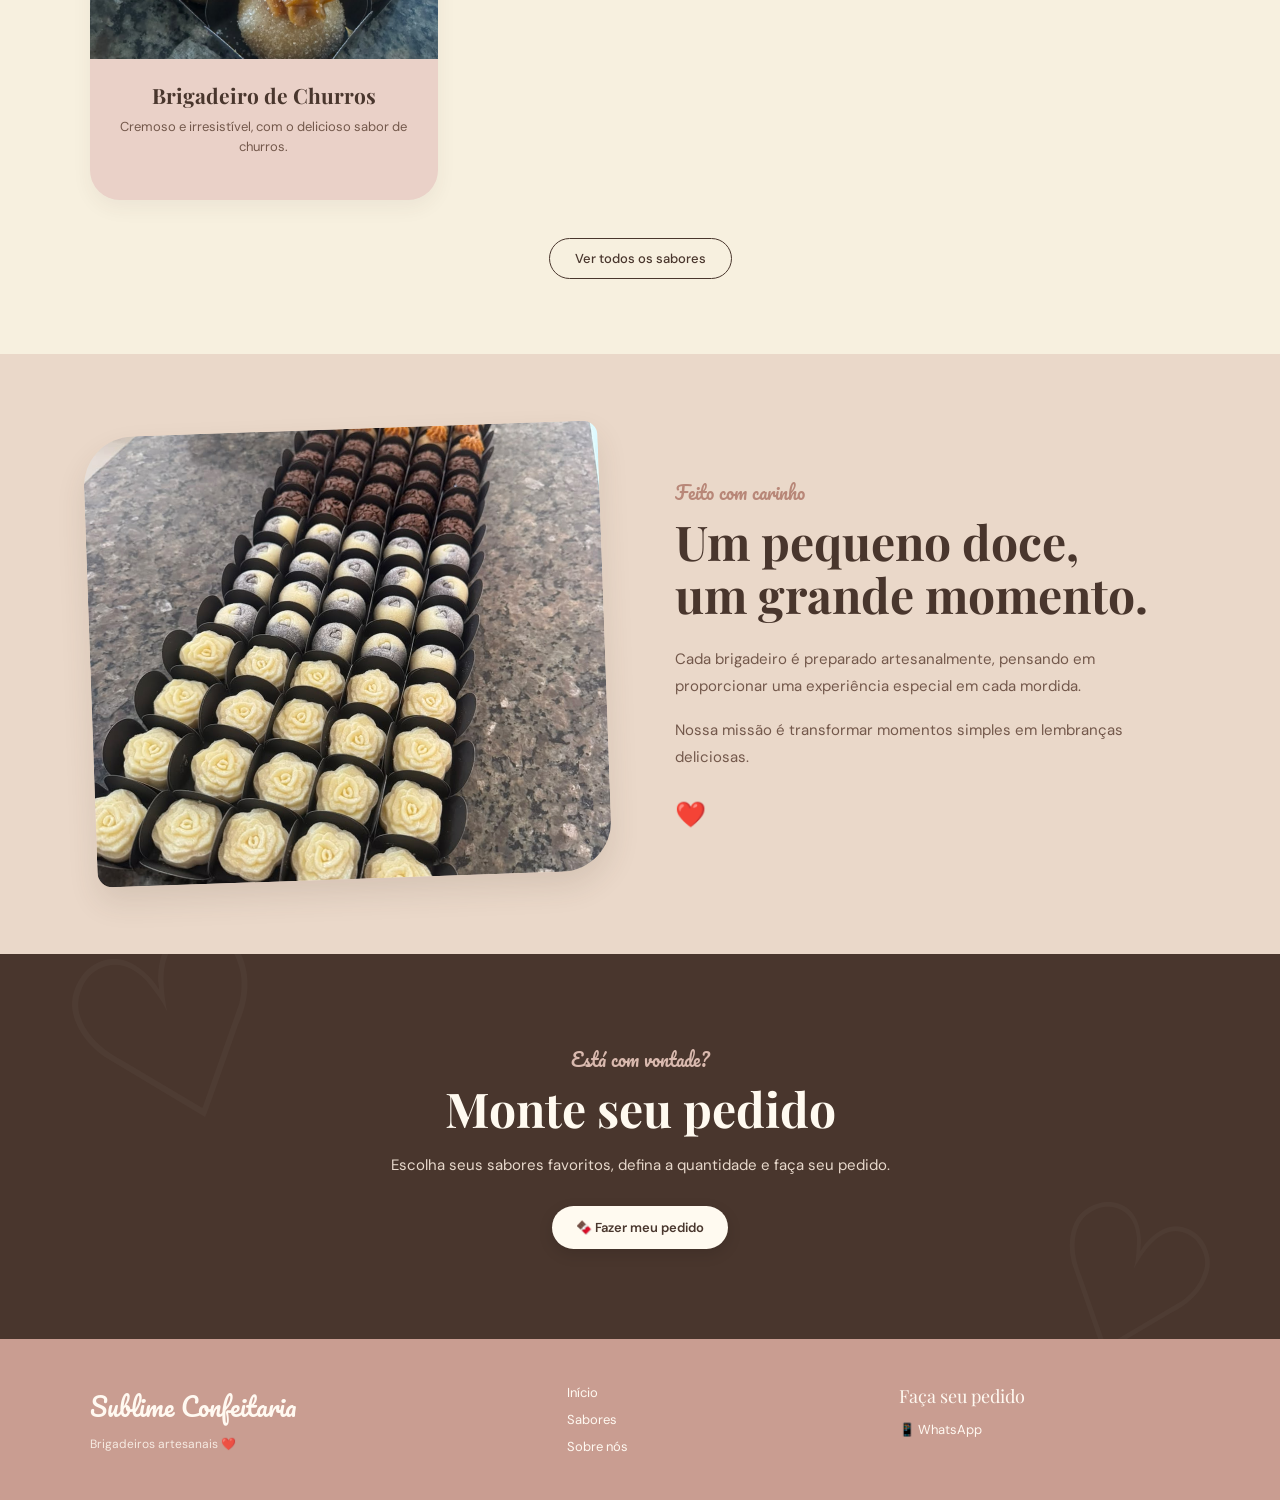
==== commit 055b8246: "novos sabores" ====
--- a/index.html
+++ b/index.html
@@ -83,7 +83,10 @@
 
             <div class="hero-imagem">
 
-                <img src="img/caixinha.jpeg" alt="caixinha de brigadeiros">
+                <img
+                    src="img/caixinha.jpeg"
+                    alt="Caixinha de brigadeiros"
+                >
 
             </div>
 
@@ -197,8 +200,8 @@
                     <div class="produto-imagem">
 
                         <img
-                            src="img/brigadeiro-nutella.jpeg"
-                            alt="Brigadeiro de Nutella"
+                            src="img/brigadeiro-casadinho.jpeg"
+                            alt="Brigadeiro Casadinho"
                         >
 
                     </div>
@@ -206,16 +209,47 @@
                     <div class="produto-info">
 
                         <h3>
-                            Casadinho
+                            Brigadeiro Casadinho
                         </h3>
 
                         <p>
-                            Duplamente delicioso, a mistura perfeita de brigadeiros.
+                            Duplamente delicioso,
+                            a mistura perfeita de brigadeiros.
                         </p>
 
                     </div>
 
                 </article>
+
+
+                <!-- PRODUTO 4 -->
+
+                <article class="produto">
+
+                    <div class="produto-imagem">
+
+                        <img
+                            src="img/brigadeiro-churros.jpeg"
+                            alt="Brigadeiro de Churros"
+                        >
+
+                    </div>
+
+                    <div class="produto-info">
+
+                        <h3>
+                            Brigadeiro de Churros
+                        </h3>
+
+                        <p>
+                            Cremoso e irresistível,
+                            com o delicioso sabor de churros.
+                        </p>
+
+                    </div>
+
+                </article>
+
 
             </div>
 
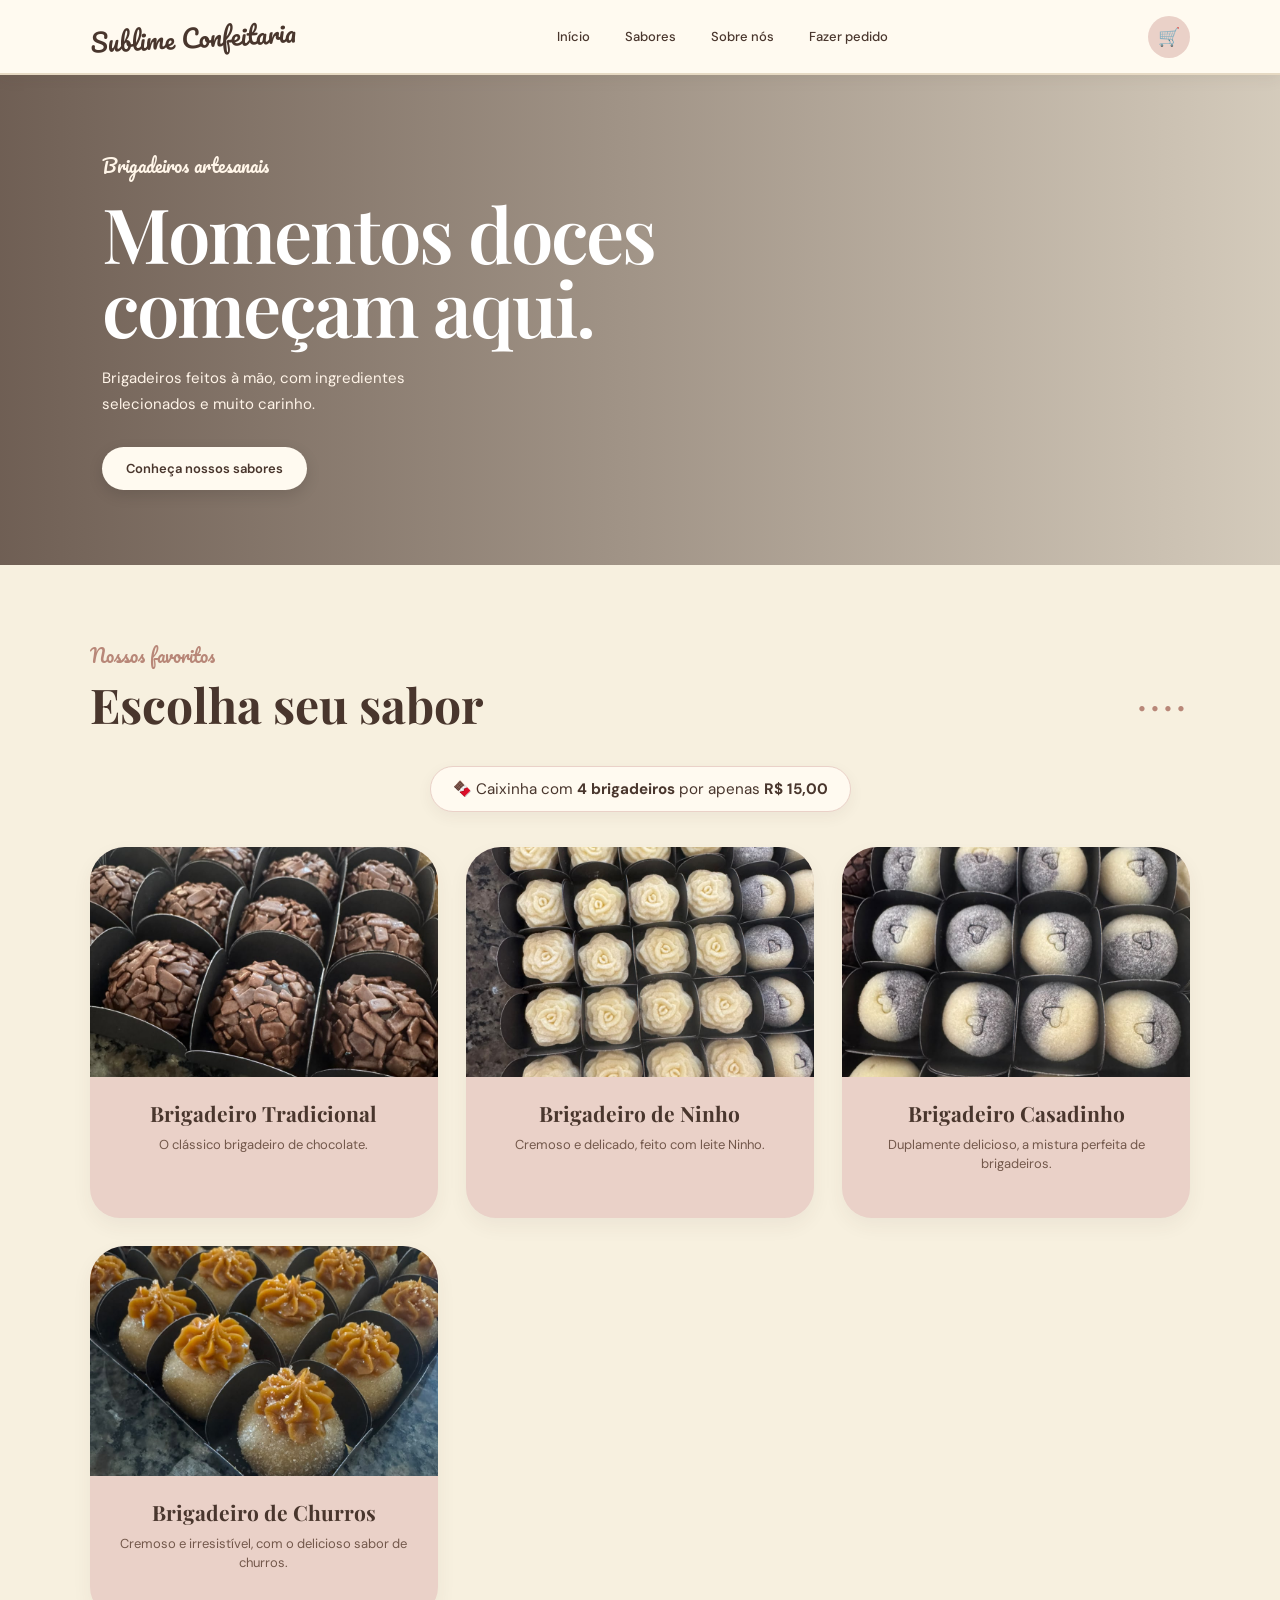
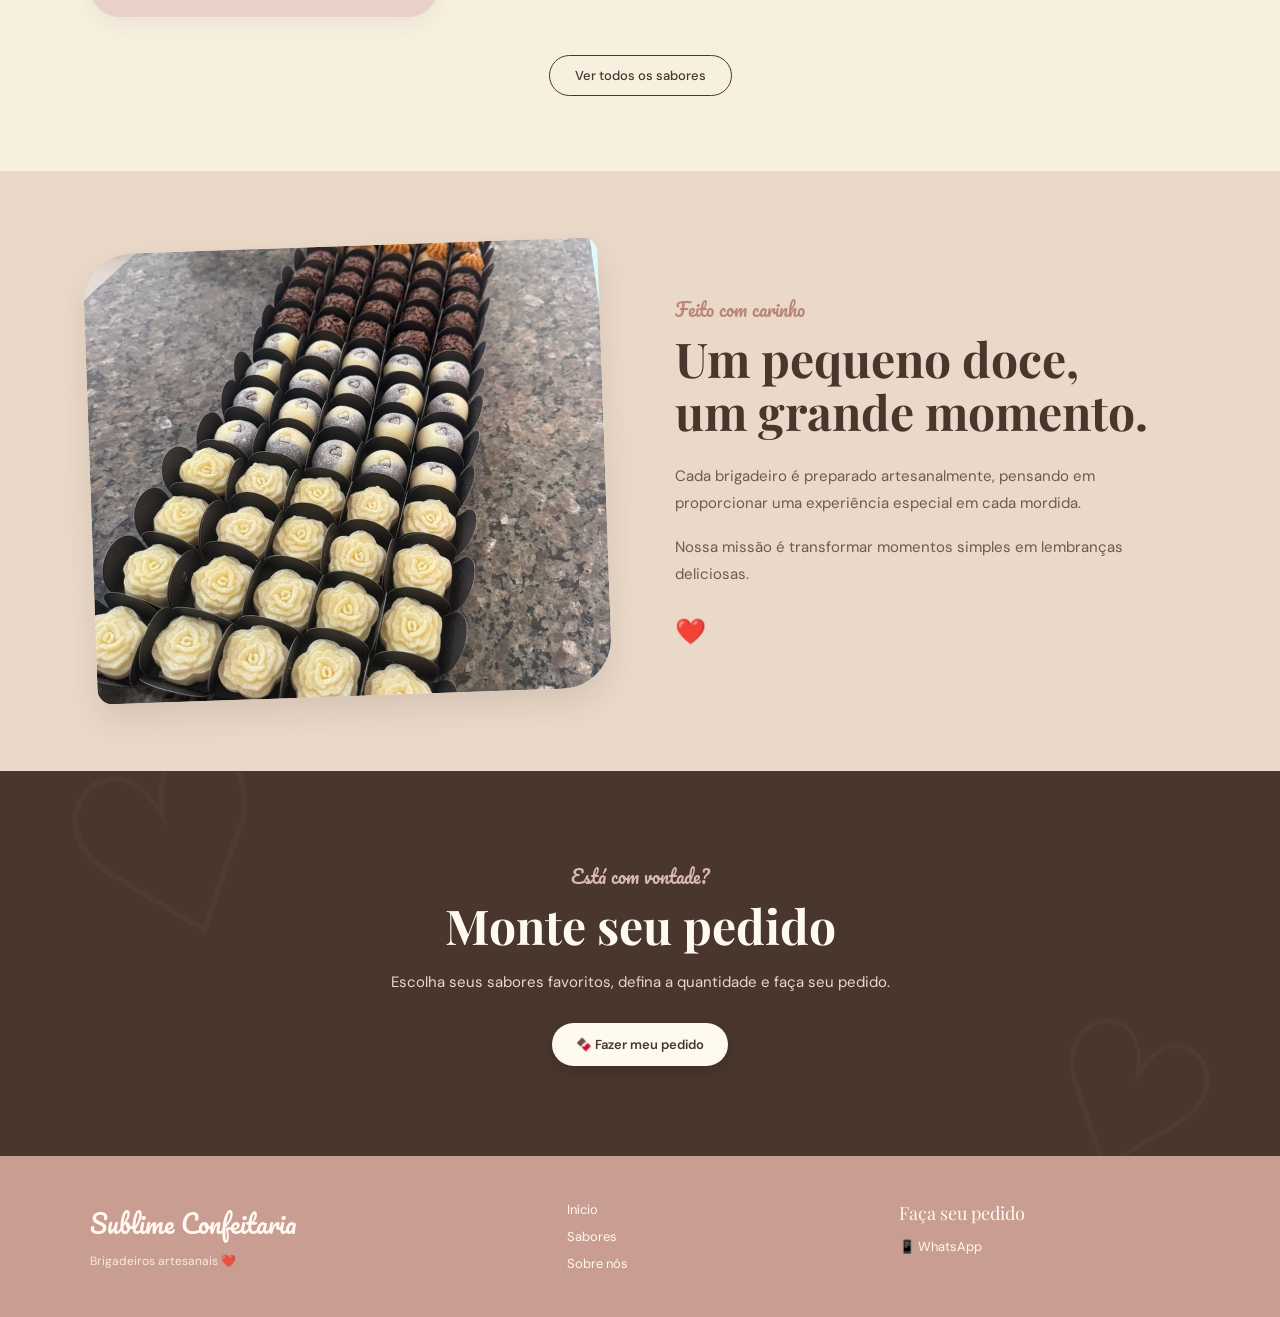
==== commit 9d6d9db5: "corrige caminho de arquivo e atualiza repositorio" ====
--- a/index.html
+++ b/index.html
@@ -388,7 +388,7 @@
             <p>
                 Faça seu pedido
             </p>
-
+ 
             <a href="#">
                 📱 WhatsApp
             </a>
--- a/style.css
+++ b/style.css
@@ -183,9 +183,9 @@
     background-position: center;
 }
 
-
+/* imagem, retirada */
 .hero-imagem {
-    display: block;
+    display: none;
 }
 
 .hero-imagem img {
